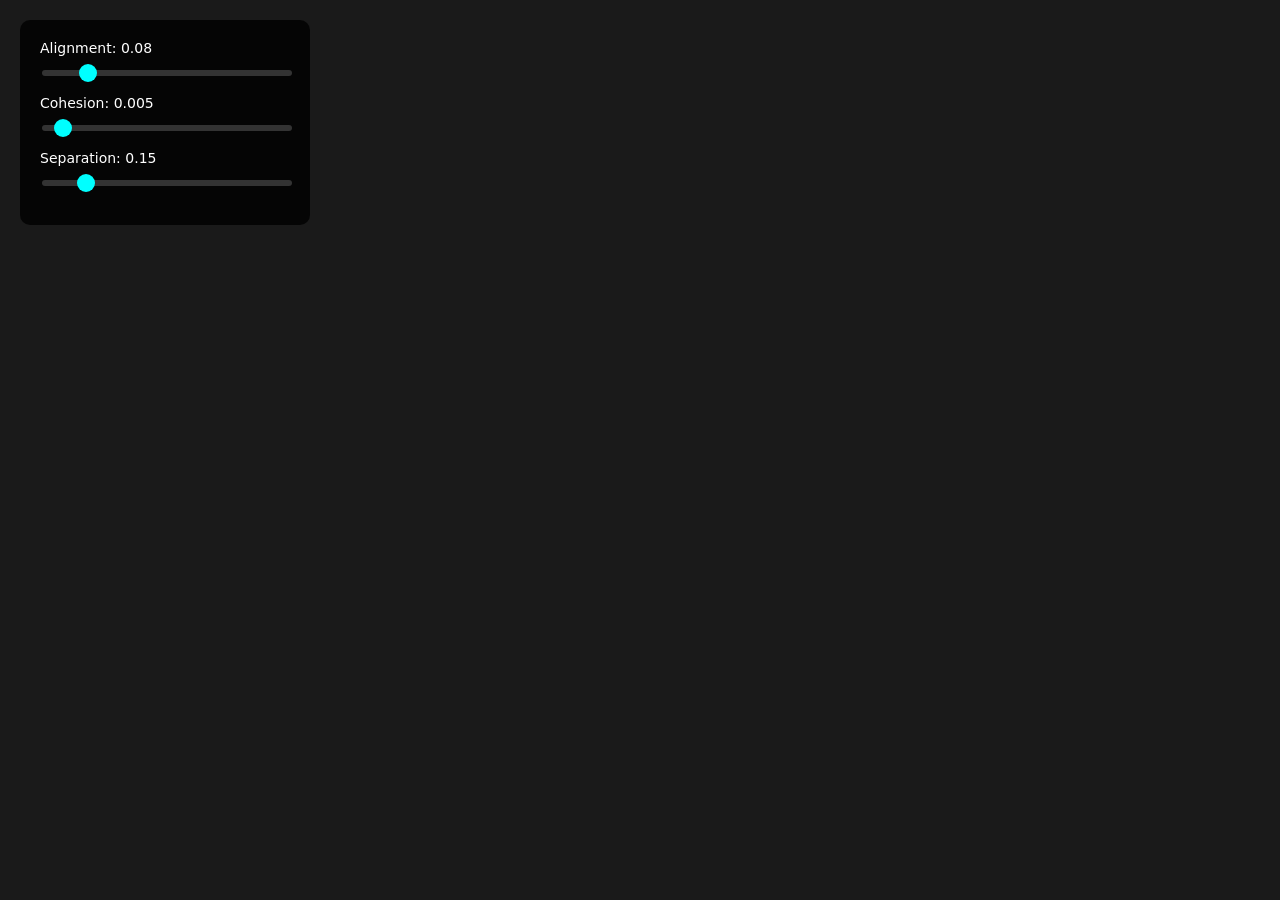
==== projects/boids-simulation/index.html @ de088f61 "deploy: laxsuryavanshi/snowflake@14bf5c8678a3b376c7e57d8a323322ebdc205733" ====
<!doctype html>
<html lang="en">
  <head>
    <meta charset="utf-8" />
    <meta name="viewport" content="width=device-width, initial-scale=1.0" />
    <link rel="icon" type="image/x-icon" href="/favicon.ico" />
    <title>Boids Simulation</title>
    <style>
      body {
        margin: 0;
        padding: 0;
        background: #1a1a1a;
        color: white;
        font-family:
          system-ui,
          -apple-system,
          BlinkMacSystemFont,
          'Segoe UI',
          Roboto,
          Oxygen,
          Ubuntu,
          Cantarell,
          'Open Sans',
          'Helvetica Neue',
          sans-serif;
        font-synthesis: none;
        -webkit-font-smoothing: antialiased;
        -moz-osx-font-smoothing: grayscale;
      }

      #controls {
        position: fixed;
        top: 20px;
        left: 20px;
        background: rgba(0, 0, 0, 0.8);
        padding: 20px;
        border-radius: 10px;
        z-index: 1000;
        min-width: 250px;
      }

      .control-group {
        margin-bottom: 15px;
      }

      .control-group label {
        display: block;
        margin-bottom: 5px;
        font-size: 14px;
      }

      .control-group input[type='range'] {
        width: 100%;
        height: 6px;
        border-radius: 3px;
        background: #333;
        outline: none;
        -webkit-appearance: none;
      }

      .control-group input[type='range']::-webkit-slider-thumb {
        -webkit-appearance: none;
        appearance: none;
        width: 18px;
        height: 18px;
        border-radius: 50%;
        background: #00ffff;
        cursor: pointer;
      }

      .control-group input[type='range']::-moz-range-thumb {
        width: 18px;
        height: 18px;
        border-radius: 50%;
        background: #00ffff;
        cursor: pointer;
        border: none;
      }

      canvas {
        display: block;
      }
    </style>
    <script type="module" crossorigin src="/assets/index-C2rTLPhE.js"></script>
  </head>
  <body>
    <div id="controls">
      <div class="control-group">
        <label for="alignment">Alignment: <span id="alignment-value">0.08</span></label>
        <input type="range" id="alignment" min="0" max="0.5" step="0.01" value="0.08" />
      </div>
      <div class="control-group">
        <label for="cohesion">Cohesion: <span id="cohesion-value">0.005</span></label>
        <input type="range" id="cohesion" min="0" max="0.1" step="0.001" value="0.005" />
      </div>
      <div class="control-group">
        <label for="separation">Separation: <span id="separation-value">0.15</span></label>
        <input type="range" id="separation" min="0" max="1" step="0.01" value="0.15" />
      </div>
    </div>
    <canvas id="boids"></canvas>
  </body>
</html>
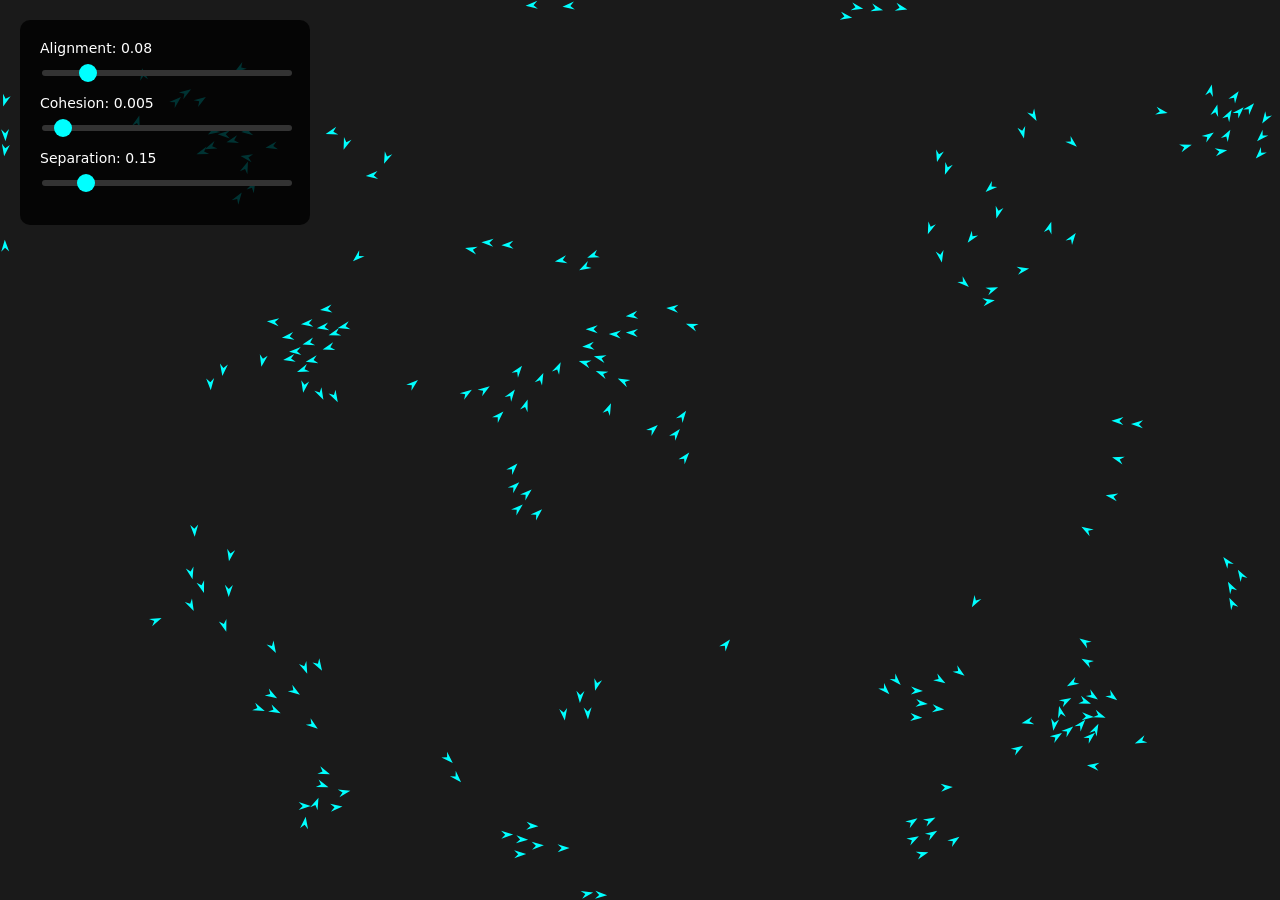
==== commit 490d41ca: "deploy: laxsuryavanshi/snowflake@92ee51b5325064cc9dddece5d571e1ab295d832c" ====
--- a/projects/boids-simulation/index.html
+++ b/projects/boids-simulation/index.html
@@ -3,7 +3,7 @@
   <head>
     <meta charset="utf-8" />
     <meta name="viewport" content="width=device-width, initial-scale=1.0" />
-    <link rel="icon" type="image/x-icon" href="/favicon.ico" />
+    <link rel="icon" type="image/x-icon" href="/projects/boids-simulation/favicon.ico" />
     <title>Boids Simulation</title>
     <style>
       body {
@@ -81,7 +81,7 @@
         display: block;
       }
     </style>
-    <script type="module" crossorigin src="/assets/index-C2rTLPhE.js"></script>
+    <script type="module" crossorigin src="/projects/boids-simulation/assets/index-C2rTLPhE.js"></script>
   </head>
   <body>
     <div id="controls">
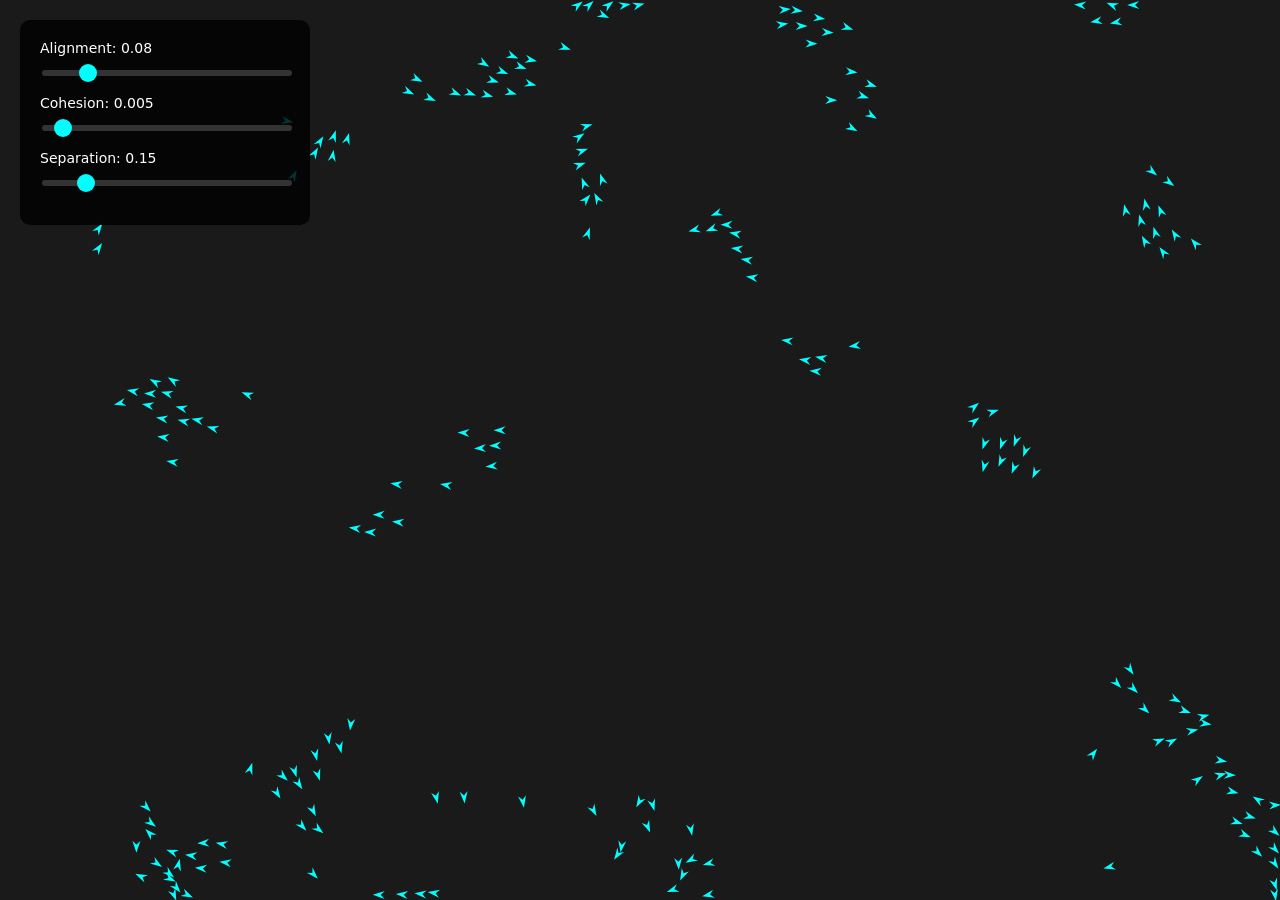
==== commit 4d46ed38: "deploy: laxsuryavanshi/snowflake@3b7522c4c27379cf82043ba7b13c9af2a71de8dc" ====
--- a/projects/boids-simulation/index.html
+++ b/projects/boids-simulation/index.html
@@ -81,7 +81,7 @@
         display: block;
       }
     </style>
-    <script type="module" crossorigin src="/projects/boids-simulation/assets/index-C2rTLPhE.js"></script>
+    <script type="module" crossorigin src="/projects/boids-simulation/assets/index-B5BW7GYH.js"></script>
   </head>
   <body>
     <div id="controls">
